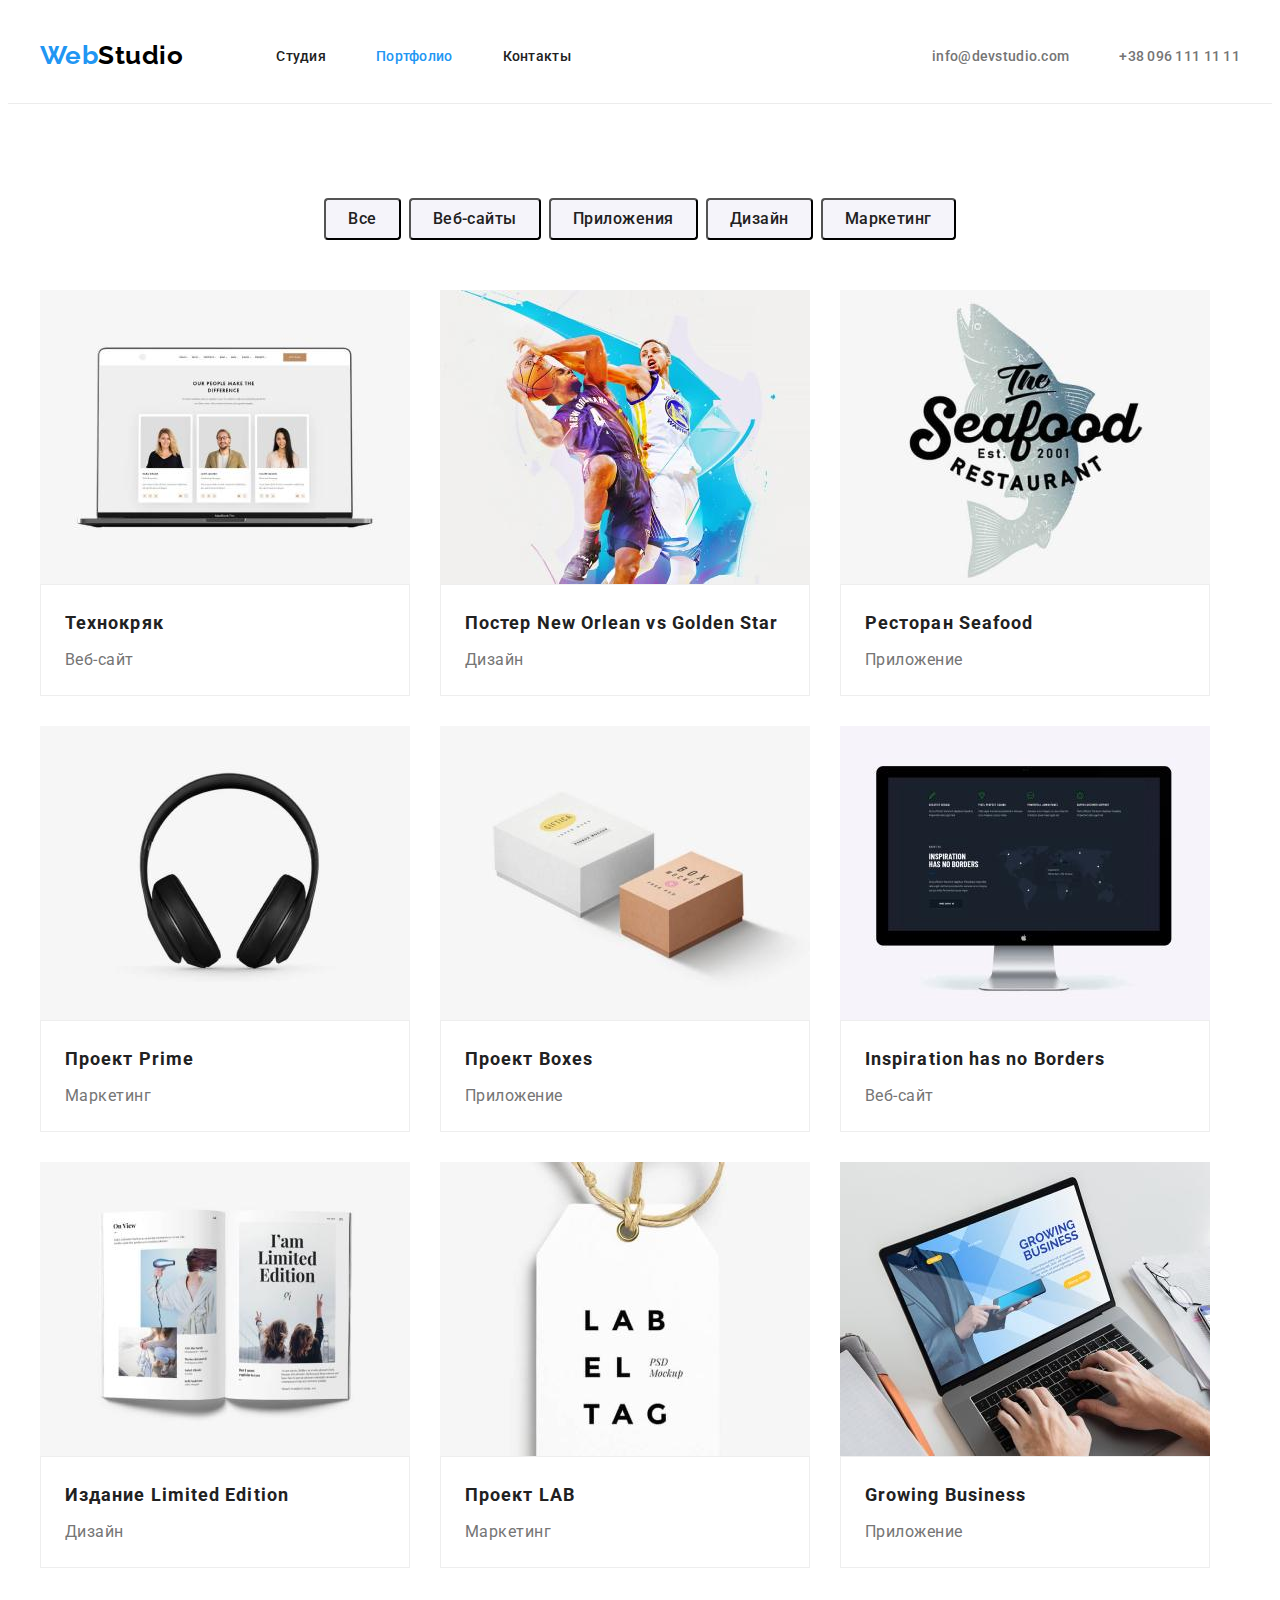
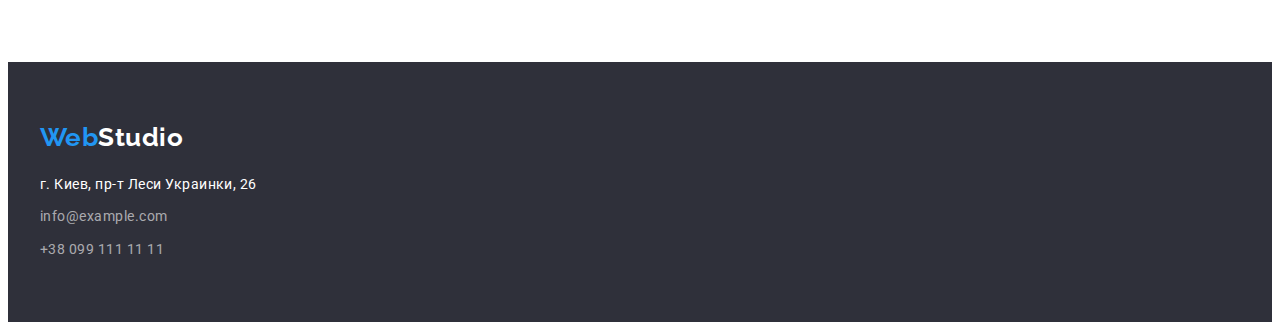
==== portfolio.html @ 180e075c "start" ====
<!DOCTYPE html>
<html lang="ru">
<head>
    <meta charset="UTF-8">
    <meta http-equiv="X-UA-Compatible" content="IE=edge">
    <meta name="viewport" content="width=device-width, initial-scale=1.0">
    <title>Document</title>
    <link rel="preconnect" href="https://fonts.googleapis.com">
<link rel="preconnect" href="https://fonts.gstatic.com" crossorigin>
<link href="https://fonts.googleapis.com/css2?family=Raleway:wght@700&family=Roboto:wght@400;500;700;900&display=swap" rel="stylesheet">
<link rel="stylesheet" href="https://cdnjs.cloudflare.com/ajax/libs/modern-normalize/1.1.0/modern-normalize.min.css" integrity="sha512-wpPYUAdjBVSE4KJnH1VR1HeZfpl1ub8YT/NKx4PuQ5NmX2tKuGu6U/JRp5y+Y8XG2tV+wKQpNHVUX03MfMFn9Q==" crossorigin="anonymous" referrerpolicy="no-referrer" /> 
<link rel="stylesheet" href="./css/styles.css">
</head>
<body>

    <header class="header">
      <div class="conteiner header-box">
  <nav class="nav">
  <a class="header-logo  link" href=""> Web<span class="logo">Studio</span> </a>
  <ul class="nav-list list">
    <li class="nav-item"><a href="./index.html" class="nav-link link"> Студия</a></li>
    <li class="nav-item"><a href="" class="nav-link link current"> Портфолио</a></li>
    <li class="nav-item"><a href="" class="nav-link link"> Контакты</a></li>
  </ul>
</nav>
<ul class="header-list  list">
  <li class="header-item"><a href="mailto:info@devstudio.com" class=" header-contacts link"> info@devstudio.com</a></li>
  <li class="header-item"><a href="tel:+380961111111" class=" header-contacts link"> +38 096 111 11 11</a></li>
</ul> 
      </div>
    </header>     
    <main class="main-porfolio">
<section class="projects section">
  <div class="conteiner">
    <h1 class="visually-hidden"> Проекты </h1>
    <ul class="btn-list list">
      <li class="btn-item"><button type="button" class="buttons">Все</button></li>
      <li class="btn-item"><button type="button" class="buttons">Веб-сайты </button></li>
      <li class="btn-item"><button type="button" class="buttons"> Приложения</button></li>
      <li class="btn-item"><button type="button" class="buttons"> Дизайн</button></li>
      <li class="btn-item"><button type="button" class="buttons"> Маркетинг</button></li>
    </ul>
    
    <ul class="projects-list list">
      <li class="projects-item">
        <img  class="projects-icon" src="./images/pic1.jpg" width="370" alt="ноутбук">
        <div class="projects-box">
<h2 class="projects-after-title">Технокряк</h2>
<p class="projects-text">Веб-сайт</p>
        </div>
       
      </li>
      <li class="projects-item">
        <img  class="projects-icon" src="./images/pic2.jpg" width="370" alt="два баскетболиста">
        <div class="projects-box">
<h2 class="projects-after-title">Постер New Orlean vs Golden Star</h2>
<p class="projects-text">Дизайн</p>
        </div>
        
      </li>
      <li class="projects-item">
        <img  class="projects-icon" src="./images/pic3.jpg" width="370" alt="логотип ресторана">
        <div class="projects-box">
<h2 class="projects-after-title">Ресторан Seafood</h2>
<p class="projects-text">Приложение</p>
        </div>
        
      </li>
      <li class="projects-item">
        <img  class="projects-icon" src="./images/pic4.jpg" width="370" alt="наушники">
        <div class="projects-box">
<h2 class="projects-after-title">Проект Prime</h2>
<p class="projects-text">Маркетинг</p>
        </div>
        
      </li>
      <li class="projects-item">
        <img  class="projects-icon" src="./images/pic5.jpg" width="370" alt="две коробочки">
        <div class="projects-box">
<h2 class="projects-after-title">Проект Boxes</h2>
<p class="projects-text">Приложение</p>
        </div>
        
      </li>
      <li class="projects-item">
        <img  class="projects-icon" src="./images/pic6.jpg" width="370" alt="монитор">
        <div class="projects-box">
<h2 class="projects-after-title">Inspiration has no Borders</h2>
<p class="projects-text">Веб-сайт</p>
        </div>
        
      </li>
      <li class="projects-item">
        <img  class="projects-icon" src="./images/pic7.jpg" width="370" alt="развернутая книга">
        <div class="projects-box">
<h2 class="projects-after-title">Издание Limited Edition</h2>
<p class="projects-text">Дизайн</p>
        </div>
        
      </li>
      <li class="projects-item">
        <img  class="projects-icon" src="./images/pic8.jpg" width="370" alt="бирка с надписью">
        <div class="projects-box">
<h2 class="projects-after-title">Проект LAB</h2>
<p class="projects-text">Маркетинг</p>
        </div>
        
      </li>
      <li class="projects-item">
        <img  class="projects-icon" src="./images/pic9.jpg" width="370" alt="ноутбук">
        <div class="projects-box">
<h2 class="projects-after-title">Growing Business</h2>
<p class="projects-text">Приложение</p>
        </div>
        
      </li>
  
    </ul>
    
  </div>


</section>
    </main>
<footer class="footer">
  <div class="conteiner">
    <a  class="footer-logo link" href=""> Web<span class="brand">Studio</span> </a>
    <address class="adr">
      <ul class="adr-list list">
        <li class="adr-item" >
          <a class="adr-link link"  href="https://www.google.com.ua/maps/place/бул.+Леси+Украинки,+26" 
             >г. Киев, пр-т Леси Украинки, 26</a
          >
        </li>
        <li class="adr-item" ><a class="adr-link link"  href="mailto:info@example.com"  >info@example.com</a></li>
        <li class="adr-item" >
          <a class="adr-link link"  href="tel:+380991111111"  >+38 099 111 11 11</a>
        </li>
      </ul>
    
  </div>
 
</footer>
    
</body>
</html>
---- css/styles.css ----
:root {
  --first-title-color: #ffffff;
  --second-title-color: #212121;
  --accent: #2196f3;
  --body-color: #757575;
  --bg-color: #e5e5e5;
  --first-text-color: #ffffff;
}
/* -=-------------------------сброс */
p,
h1,
h2,
h3 {
  margin: 0;
}

ul {
  margin: 0;
  padding: 0;
}

img {
  display: block;
  max-width: 100%;
  height: auto;
}

/* /-------------------------*общие стили  */

.conteiner {
  width: 1200px;
  padding-left: 15px;
  padding-right: 15px;
  margin: 0 auto;
}

.section {
  padding-top: 94px;
  padding-bottom: 94px;
}

.link {
  text-decoration: none;
}
.list {
  list-style: none;
}
.visually-hidden {
  position: absolute;
  white-space: nowrap;
  width: 1px;
  height: 1px;
  overflow: hidden;
  border: 0;
  padding: 0;
  clip: rect(0 0 0 0);
  clip-path: inset(50%);
  margin: -1px;
}

body {
  color: var(--body-color);
  letter-spacing: 0.03em;
  font-family: 'Roboto', sans-serif;
}

/* ------------------header главная страница */
.header {
  background-color: var(--first-title-color);
  border-bottom: 1px solid #ececec;
}

.header-box {
  display: flex;
  align-items: center;
  justify-content: space-between;
}

.nav {
  display: flex;
  align-items: center;
}

.header-logo {
  font-family: Raleway;
  font-style: normal;
  font-weight: 700;
  font-size: 26px;
  line-height: 1.19;
  color: var(--accent);

  padding-top: 32px;
  padding-bottom: 32px;
  margin-right: 93px;
}

.logo {
  color: #000000;
}

.nav-list {
  display: flex;
}

.nav-item:not(:last-child) {
  margin-right: 50px;
}

.nav-link {
  font-weight: 500;
  font-size: 14px;
  line-height: 1.14;
  letter-spacing: 0.02em;

  color: var(--second-title-color);
  padding-top: 32px;
  padding-bottom: 32px;
}
.current {
  color: var(--accent);
}
.nav-link:hover,
.nav-link:focus {
  color: var(--accent);
}

.header-list {
  display: flex;
}

.header-item + .header-item {
  margin-left: 50px;
}

.header-contacts:focus,
.header-contacts:hover {
  color: var(--accent);
}
.header-contacts {
  font-weight: 500;
  font-size: 14px;
  line-height: 1.14x;
  letter-spacing: 0.02em;

  color: var(--body-color);

  padding-top: 32px;
  padding-bottom: 32px;
}
/* -----------------hero------------------- */
.hero-title {
  width: 695px;
  margin: 0 auto;
  margin-bottom: 30px;

  font-weight: 900;
  font-size: 44px;
  line-height: 1.36;
  text-align: center;
  letter-spacing: 0.06em;
  text-transform: uppercase;
  color: var(--first-title-color);
}

.hero {
  background-color: #2f303a;
  padding: 200px 0;
  text-align: center;
}

.hero-btn {
  padding: 10px 32px;

  font-family: inherit;
  font-style: normal;
  font-weight: 700;
  font-size: 16px;
  line-height: 1.62;
  letter-spacing: 0.03em;
  cursor: pointer;

  color: var(--first-title-color);
  background-color: #2196f3;

  box-shadow: 0px 4px 4px rgba(0, 0, 0, 0.15);
  border-radius: 4px;
}
.hero-btn:hover,
.hero-btn:focus {
  color: var(--first-text-color);
  background-color: #188ce8;
}
/* ------------------about----------------
 */
.about {
  padding-bottom: 0;
}

.about-list {
  display: flex;
  flex-wrap: wrap;
}

.about-item {
  width: 270px;
  margin-right: 30px;
}

.about-item:nth-last-child(4n) {
  margin-right: 0;
}

.about-after-title {
  margin-bottom: 10px;

  font-weight: 700;
  font-size: 14px;
  line-height: 1.14;
  text-transform: uppercase;
  color: var(--second-title-color);
}
.about-text {
  font-size: 14px;
  line-height: 1.71;
  letter-spacing: 0.03em;
}
/* ------------------------work */

.work-title {
  margin-bottom: 50px;

  font-weight: 700;
  font-size: 36px;
  line-height: 1.17;
  text-align: center;
  color: var(--second-title-color);
}

.work-list {
  display: flex;
  flex-wrap: wrap;
}

.work-item {
  width: 370px;
  margin-right: 30px;
}

.work-item:nth-child(3n) {
  margin-right: 0;
}

/* ----------------------team---------- */

.team {
  background-color: #f5f4fa;
}

.team-box {
  background-color: #ffffff;
  border: 1px solid #eeeeee;
  padding-top: 30px;
  padding-bottom: 30px;
}

.team-title {
  margin-bottom: 50px;

  font-weight: 700;
  font-size: 36px;
  line-height: 1.17;
  text-align: center;
  color: var(--second-title-color);
}

.team-list {
  display: flex;
  flex-wrap: wrap;
}

.team-item {
  width: 270px;
  margin-right: 30px;
}

.team-item:nth-child(4n) {
  margin-right: 0;
}

.team-after-title {
  margin-bottom: 10px;

  font-weight: 500;
  font-size: 16px;
  line-height: 1.19;
  text-align: center;
  color: var(--second-title-color);
}

.team-text {
  font-size: 16px;
  line-height: 1.19;
  text-align: center;
}

/* ------------------------------footer */
.footer {
  background-color: #2f303a;
}
.brand {
  color: var(--first-text-color);
}

.adr-link {
  display: block;

  font-family: Roboto;
  font-style: normal;
  font-weight: 400;
  font-size: 14px;
  line-height: 1.71;
  color: rgba(255, 255, 255, 0.6);
}

a[href="https://www.google.com.ua/maps/place/бул.+Леси+Украинки,+26"]
{
  color: var(--first-text-color);
}

.adr-item {
  display: block;
}

.adr-item:not(:last-child) {
  margin-bottom: 9px;
}

.adr-link:hover,
.adr-link:focus {
  color: var(--accent);
}

/* -------------------портфолио ----------------------------*/

/* ---------------------projects */

.projects-list {
  display: flex;
  flex-wrap: wrap;
}

.projects-item {
  width: 370px;
  margin-right: 30px;
  margin-bottom: 30px;
}
.projects-item:nth-child(3n) {
  margin-right: 0;
}

.projects-item:nth-last-child(-n + 3) {
  margin-bottom: 0;
}

.btn-list {
  margin-bottom: 50px;
  display: flex;
  justify-content: center;
}

.btn-item + .btn-item {
  margin-left: 8px;
}

.buttons {
  font-family: inherit;
  font-style: normal;
  font-weight: 500;
  font-size: 16px;
  line-height: 1.62;

  text-align: center;
  letter-spacing: 0.03em;

  color: var(--second-title-color);
  background-color: #f5f4fa;
  border-radius: 4px;
  cursor: pointer;

  padding: 6px 22px;
}
.buttons:hover,
.buttons:focus {
  color: var(--first-text-color);
  background-color: var(--accent);
}

.projects-after-title {
  margin-bottom: 4px;

  font-weight: 700;
  font-size: 18px;
  line-height: 2;
  letter-spacing: 0.06em;
  color: var(--second-title-color);
}

.projects-text {
  font-size: 16px;
  line-height: 1.87;
  letter-spacing: 0.03em;
}

.projects-box {
  background-color: #ffffff;
  border: 1px solid #eeeeee;
  padding: 20px 24px;
}
/* ------------------------------footer */

.footer-logo {
  font-family: Raleway;
  font-style: normal;
  font-weight: 700;
  font-size: 26px;
  line-height: 1.19;
  color: var(--accent);

  display: block;
  margin-bottom: 20px;
}

.footer {
  padding-top: 60px;
  padding-bottom: 60px;
}
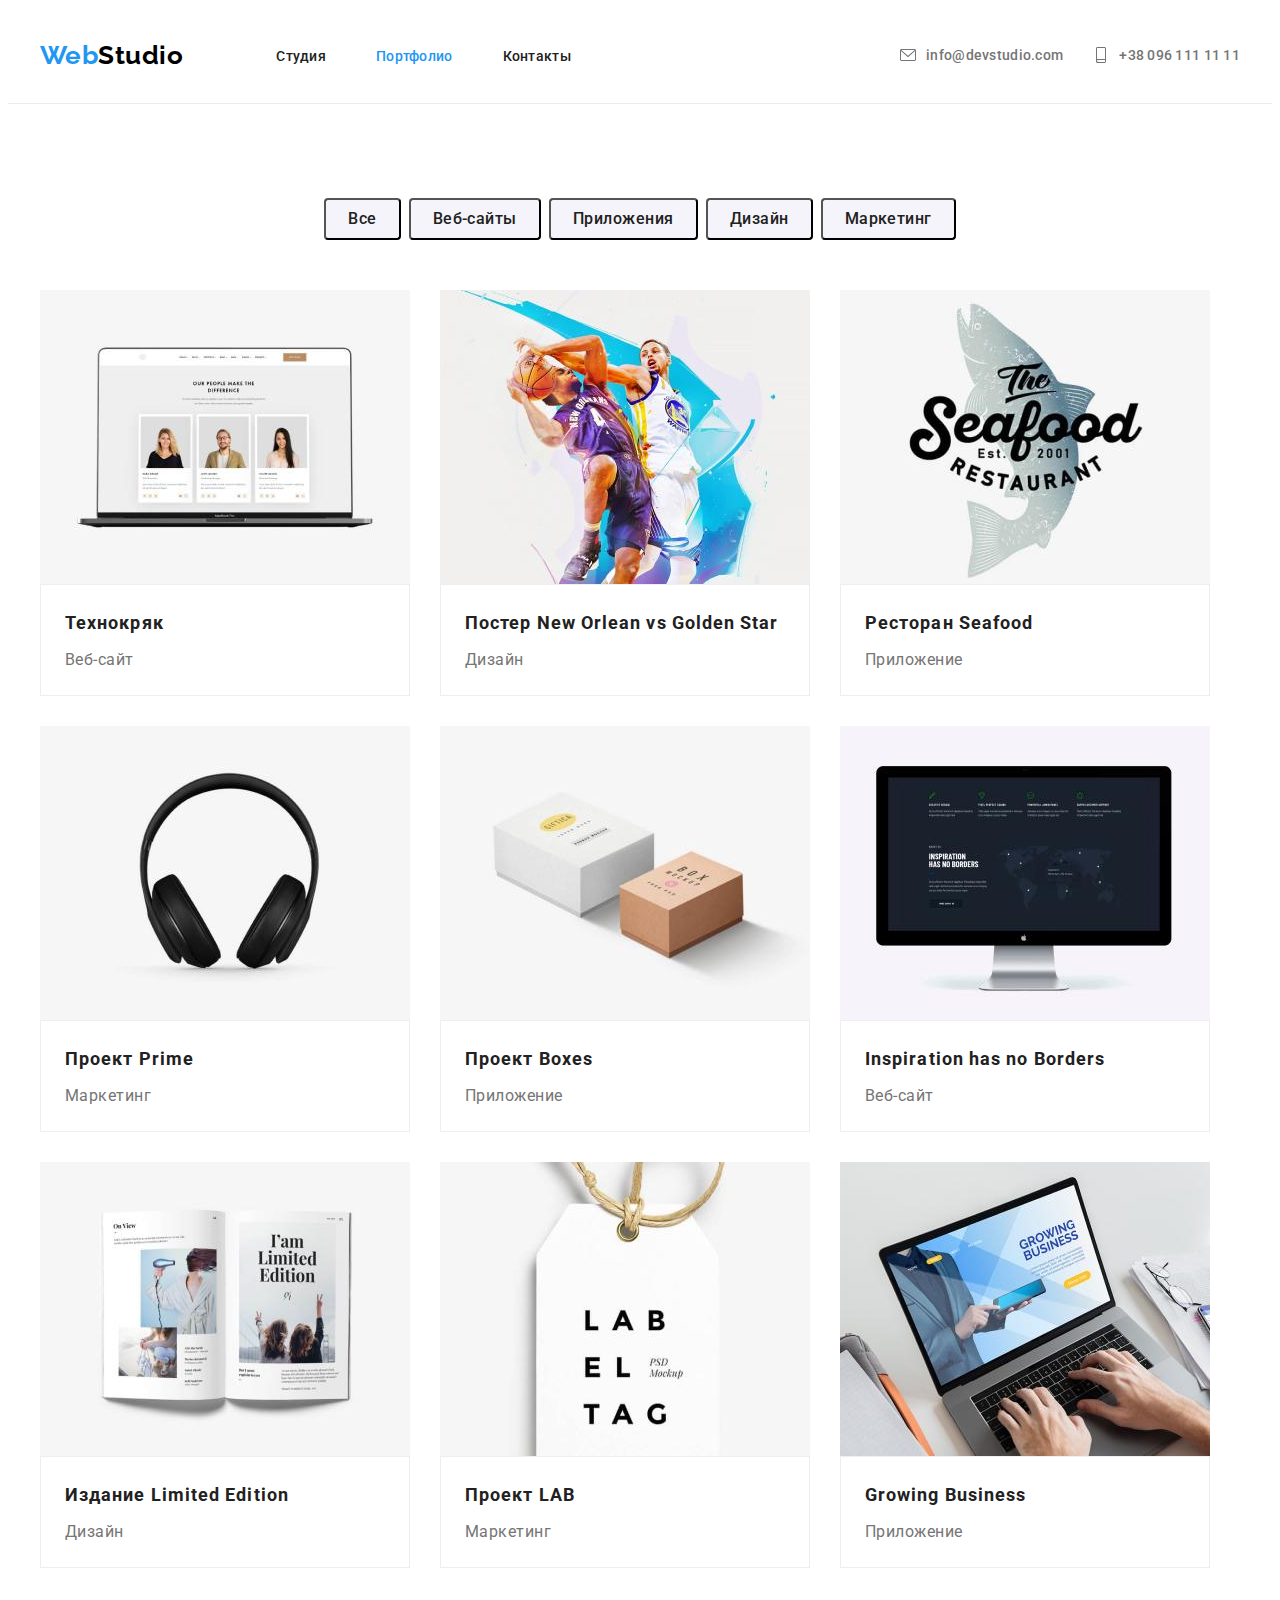
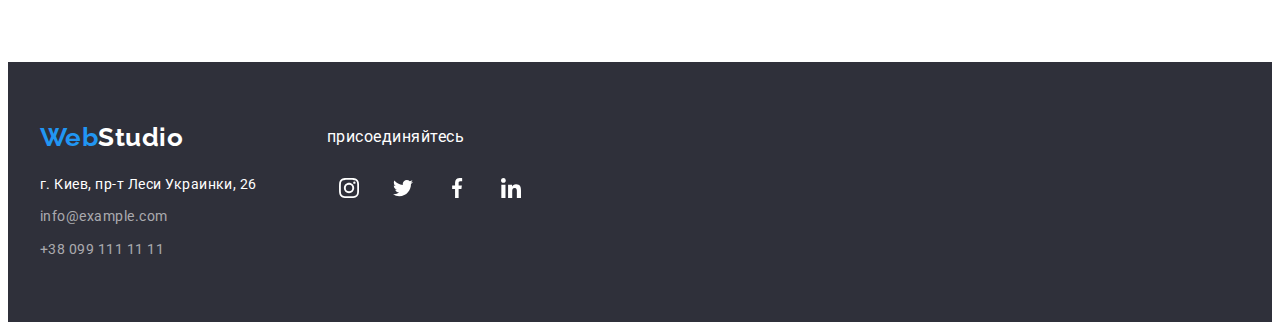
==== commit fdef1e17: "добавляет спрайт и стили" ====
--- a/portfolio.html
+++ b/portfolio.html
@@ -1,146 +1,210 @@
 <!DOCTYPE html>
 <html lang="ru">
-<head>
-    <meta charset="UTF-8">
-    <meta http-equiv="X-UA-Compatible" content="IE=edge">
-    <meta name="viewport" content="width=device-width, initial-scale=1.0">
+  <head>
+    <meta charset="UTF-8" />
+    <meta http-equiv="X-UA-Compatible" content="IE=edge" />
+    <meta name="viewport" content="width=device-width, initial-scale=1.0" />
     <title>Document</title>
-    <link rel="preconnect" href="https://fonts.googleapis.com">
-<link rel="preconnect" href="https://fonts.gstatic.com" crossorigin>
-<link href="https://fonts.googleapis.com/css2?family=Raleway:wght@700&family=Roboto:wght@400;500;700;900&display=swap" rel="stylesheet">
-<link rel="stylesheet" href="https://cdnjs.cloudflare.com/ajax/libs/modern-normalize/1.1.0/modern-normalize.min.css" integrity="sha512-wpPYUAdjBVSE4KJnH1VR1HeZfpl1ub8YT/NKx4PuQ5NmX2tKuGu6U/JRp5y+Y8XG2tV+wKQpNHVUX03MfMFn9Q==" crossorigin="anonymous" referrerpolicy="no-referrer" /> 
-<link rel="stylesheet" href="./css/styles.css">
-</head>
-<body>
-
+    <link rel="preconnect" href="https://fonts.googleapis.com" />
+    <link rel="preconnect" href="https://fonts.gstatic.com" crossorigin />
+    <link
+      href="https://fonts.googleapis.com/css2?family=Raleway:wght@700&family=Roboto:wght@400;500;700;900&display=swap"
+      rel="stylesheet"
+    />
+    <link
+      rel="stylesheet"
+      href="https://cdnjs.cloudflare.com/ajax/libs/modern-normalize/1.1.0/modern-normalize.min.css"
+      integrity="sha512-wpPYUAdjBVSE4KJnH1VR1HeZfpl1ub8YT/NKx4PuQ5NmX2tKuGu6U/JRp5y+Y8XG2tV+wKQpNHVUX03MfMFn9Q=="
+      crossorigin="anonymous"
+      referrerpolicy="no-referrer"
+    />
+    <link rel="stylesheet" href="./css/styles.css" />
+  </head>
+  <body>
     <header class="header">
       <div class="conteiner header-box">
-  <nav class="nav">
-  <a class="header-logo  link" href=""> Web<span class="logo">Studio</span> </a>
-  <ul class="nav-list list">
-    <li class="nav-item"><a href="./index.html" class="nav-link link"> Студия</a></li>
-    <li class="nav-item"><a href="" class="nav-link link current"> Портфолио</a></li>
-    <li class="nav-item"><a href="" class="nav-link link"> Контакты</a></li>
-  </ul>
-</nav>
-<ul class="header-list  list">
-  <li class="header-item"><a href="mailto:info@devstudio.com" class=" header-contacts link"> info@devstudio.com</a></li>
-  <li class="header-item"><a href="tel:+380961111111" class=" header-contacts link"> +38 096 111 11 11</a></li>
-</ul> 
+        <nav class="nav">
+          <a class="header-logo link" href=""> Web<span class="logo">Studio</span> </a>
+          <ul class="nav-list list">
+            <li class="nav-item"><a href="./index.html" class="nav-link link"> Студия</a></li>
+            <li class="nav-item"><a href="" class="nav-link link current"> Портфолио</a></li>
+            <li class="nav-item"><a href="" class="nav-link link"> Контакты</a></li>
+          </ul>
+        </nav>
+        <ul class="header-list list">
+          <li class="header-item">
+            <a class="header-contacts link" href="mailto:info@devstudio.com">
+              <svg class="icon-envelope">
+                <use href="./images/icons.svg#icon-envelope"></use>
+              </svg>
+              info@devstudio.com</a
+            >
+          </li>
+          <li class="header-item">
+            <a class="header-contacts link" href="tel:+380961111111">
+              <svg class="icon-smartphone">
+                <use href="./images/icons.svg#icon-smartphone"></use>
+              </svg>
+              +38 096 111 11 11</a
+            >
+          </li>
+        </ul>
       </div>
-    </header>     
+    </header>
     <main class="main-porfolio">
-<section class="projects section">
-  <div class="conteiner">
-    <h1 class="visually-hidden"> Проекты </h1>
-    <ul class="btn-list list">
-      <li class="btn-item"><button type="button" class="buttons">Все</button></li>
-      <li class="btn-item"><button type="button" class="buttons">Веб-сайты </button></li>
-      <li class="btn-item"><button type="button" class="buttons"> Приложения</button></li>
-      <li class="btn-item"><button type="button" class="buttons"> Дизайн</button></li>
-      <li class="btn-item"><button type="button" class="buttons"> Маркетинг</button></li>
-    </ul>
-    
-    <ul class="projects-list list">
-      <li class="projects-item">
-        <img  class="projects-icon" src="./images/pic1.jpg" width="370" alt="ноутбук">
-        <div class="projects-box">
-<h2 class="projects-after-title">Технокряк</h2>
-<p class="projects-text">Веб-сайт</p>
+      <section class="projects section">
+        <div class="conteiner">
+          <h1 class="visually-hidden">Проекты</h1>
+          <ul class="btn-list list">
+            <li class="btn-item"><button type="button" class="buttons">Все</button></li>
+            <li class="btn-item"><button type="button" class="buttons">Веб-сайты</button></li>
+            <li class="btn-item"><button type="button" class="buttons">Приложения</button></li>
+            <li class="btn-item"><button type="button" class="buttons">Дизайн</button></li>
+            <li class="btn-item"><button type="button" class="buttons">Маркетинг</button></li>
+          </ul>
+
+          <ul class="projects-list list">
+            <li class="projects-item">
+              <img class="projects-icon" src="./images/pic1.jpg" width="370" alt="ноутбук" />
+              <div class="projects-box">
+                <h2 class="projects-after-title">Технокряк</h2>
+                <p class="projects-text">Веб-сайт</p>
+              </div>
+            </li>
+            <li class="projects-item">
+              <img
+                class="projects-icon"
+                src="./images/pic2.jpg"
+                width="370"
+                alt="два баскетболиста"
+              />
+              <div class="projects-box">
+                <h2 class="projects-after-title">Постер New Orlean vs Golden Star</h2>
+                <p class="projects-text">Дизайн</p>
+              </div>
+            </li>
+            <li class="projects-item">
+              <img
+                class="projects-icon"
+                src="./images/pic3.jpg"
+                width="370"
+                alt="логотип ресторана"
+              />
+              <div class="projects-box">
+                <h2 class="projects-after-title">Ресторан Seafood</h2>
+                <p class="projects-text">Приложение</p>
+              </div>
+            </li>
+            <li class="projects-item">
+              <img class="projects-icon" src="./images/pic4.jpg" width="370" alt="наушники" />
+              <div class="projects-box">
+                <h2 class="projects-after-title">Проект Prime</h2>
+                <p class="projects-text">Маркетинг</p>
+              </div>
+            </li>
+            <li class="projects-item">
+              <img class="projects-icon" src="./images/pic5.jpg" width="370" alt="две коробочки" />
+              <div class="projects-box">
+                <h2 class="projects-after-title">Проект Boxes</h2>
+                <p class="projects-text">Приложение</p>
+              </div>
+            </li>
+            <li class="projects-item">
+              <img class="projects-icon" src="./images/pic6.jpg" width="370" alt="монитор" />
+              <div class="projects-box">
+                <h2 class="projects-after-title">Inspiration has no Borders</h2>
+                <p class="projects-text">Веб-сайт</p>
+              </div>
+            </li>
+            <li class="projects-item">
+              <img
+                class="projects-icon"
+                src="./images/pic7.jpg"
+                width="370"
+                alt="развернутая книга"
+              />
+              <div class="projects-box">
+                <h2 class="projects-after-title">Издание Limited Edition</h2>
+                <p class="projects-text">Дизайн</p>
+              </div>
+            </li>
+            <li class="projects-item">
+              <img
+                class="projects-icon"
+                src="./images/pic8.jpg"
+                width="370"
+                alt="бирка с надписью"
+              />
+              <div class="projects-box">
+                <h2 class="projects-after-title">Проект LAB</h2>
+                <p class="projects-text">Маркетинг</p>
+              </div>
+            </li>
+            <li class="projects-item">
+              <img class="projects-icon" src="./images/pic9.jpg" width="370" alt="ноутбук" />
+              <div class="projects-box">
+                <h2 class="projects-after-title">Growing Business</h2>
+                <p class="projects-text">Приложение</p>
+              </div>
+            </li>
+          </ul>
         </div>
-       
-      </li>
-      <li class="projects-item">
-        <img  class="projects-icon" src="./images/pic2.jpg" width="370" alt="два баскетболиста">
-        <div class="projects-box">
-<h2 class="projects-after-title">Постер New Orlean vs Golden Star</h2>
-<p class="projects-text">Дизайн</p>
+      </section>
+    </main>
+    <footer class="footer">
+      <div class="conteiner footer-container">
+        <address class="adr">
+          <a class="footer-logo link" href=""> Web<span class="brand">Studio</span> </a>
+          <ul class="adr-list list">
+            <li class="adr-item">
+              <a
+                class="adr-link link"
+                href="https://www.google.com.ua/maps/place/бул.+Леси+Украинки,+26"
+                >г. Киев, пр-т Леси Украинки, 26</a
+              >
+            </li>
+            <li class="adr-item">
+              <a class="adr-link link" href="mailto:info@example.com">info@example.com</a>
+            </li>
+            <li class="adr-item">
+              <a class="adr-link link" href="tel:+380991111111">+38 099 111 11 11</a>
+            </li>
+          </ul>
+        </address>
+        <div class="footer-box">
+          <p class="footer-text">присоединяйтесь</p>
+          <ul class="list footer-social-list">
+            <li class="footer-social-item">
+              <a class="footer-social-link" href="">
+                <svg class="footer-link">
+                  <use href="./images/icons.svg#icon-instagram-2"></use>
+                </svg>
+              </a>
+            </li>
+            <li class="footer-social-item">
+              <a class="footer-social-link" href="">
+                <svg class="footer-link">
+                  <use href="./images/icons.svg#icon-twitter-1"></use>
+                </svg>
+              </a>
+            </li>
+            <li class="footer-social-item">
+              <a class="footer-social-link" href="">
+                <svg class="footer-link">
+                  <use href="./images/icons.svg#icon-facebook-1"></use>
+                </svg>
+              </a>
+            </li>
+            <li class="footer-social-item">
+              <a class="footer-social-link" href="">
+                <svg class="footer-link">
+                  <use href="./images/icons.svg#icon-linkedin-1"></use>
+                </svg>
+              </a>
+            </li>
+          </ul>
         </div>
-        
-      </li>
-      <li class="projects-item">
-        <img  class="projects-icon" src="./images/pic3.jpg" width="370" alt="логотип ресторана">
-        <div class="projects-box">
-<h2 class="projects-after-title">Ресторан Seafood</h2>
-<p class="projects-text">Приложение</p>
-        </div>
-        
-      </li>
-      <li class="projects-item">
-        <img  class="projects-icon" src="./images/pic4.jpg" width="370" alt="наушники">
-        <div class="projects-box">
-<h2 class="projects-after-title">Проект Prime</h2>
-<p class="projects-text">Маркетинг</p>
-        </div>
-        
-      </li>
-      <li class="projects-item">
-        <img  class="projects-icon" src="./images/pic5.jpg" width="370" alt="две коробочки">
-        <div class="projects-box">
-<h2 class="projects-after-title">Проект Boxes</h2>
-<p class="projects-text">Приложение</p>
-        </div>
-        
-      </li>
-      <li class="projects-item">
-        <img  class="projects-icon" src="./images/pic6.jpg" width="370" alt="монитор">
-        <div class="projects-box">
-<h2 class="projects-after-title">Inspiration has no Borders</h2>
-<p class="projects-text">Веб-сайт</p>
-        </div>
-        
-      </li>
-      <li class="projects-item">
-        <img  class="projects-icon" src="./images/pic7.jpg" width="370" alt="развернутая книга">
-        <div class="projects-box">
-<h2 class="projects-after-title">Издание Limited Edition</h2>
-<p class="projects-text">Дизайн</p>
-        </div>
-        
-      </li>
-      <li class="projects-item">
-        <img  class="projects-icon" src="./images/pic8.jpg" width="370" alt="бирка с надписью">
-        <div class="projects-box">
-<h2 class="projects-after-title">Проект LAB</h2>
-<p class="projects-text">Маркетинг</p>
-        </div>
-        
-      </li>
-      <li class="projects-item">
-        <img  class="projects-icon" src="./images/pic9.jpg" width="370" alt="ноутбук">
-        <div class="projects-box">
-<h2 class="projects-after-title">Growing Business</h2>
-<p class="projects-text">Приложение</p>
-        </div>
-        
-      </li>
-  
-    </ul>
-    
-  </div>
-
-
-</section>
-    </main>
-<footer class="footer">
-  <div class="conteiner">
-    <a  class="footer-logo link" href=""> Web<span class="brand">Studio</span> </a>
-    <address class="adr">
-      <ul class="adr-list list">
-        <li class="adr-item" >
-          <a class="adr-link link"  href="https://www.google.com.ua/maps/place/бул.+Леси+Украинки,+26" 
-             >г. Киев, пр-т Леси Украинки, 26</a
-          >
-        </li>
-        <li class="adr-item" ><a class="adr-link link"  href="mailto:info@example.com"  >info@example.com</a></li>
-        <li class="adr-item" >
-          <a class="adr-link link"  href="tel:+380991111111"  >+38 099 111 11 11</a>
-        </li>
-      </ul>
-    
-  </div>
- 
-</footer>
-    
-</body>
-</html>+      </div>
+    </footer>
+  </body>
+</html>
--- a/css/styles.css
+++ b/css/styles.css
@@ -126,10 +126,11 @@
 
 .header-list {
   display: flex;
+  align-items: center;
 }
 
 .header-item + .header-item {
-  margin-left: 50px;
+  margin-left: 30px;
 }
 
 .header-contacts:focus,
@@ -137,6 +138,8 @@
   color: var(--accent);
 }
 .header-contacts {
+  display: flex;
+  align-items: center;
   font-weight: 500;
   font-size: 14px;
   line-height: 1.14x;
@@ -147,6 +150,21 @@
   padding-top: 32px;
   padding-bottom: 32px;
 }
+
+.icon-envelope {
+  width: 16px;
+  height: 16px;
+  margin-right: 10px;
+  fill: currentColor;
+}
+
+.icon-smartphone {
+  width: 16px;
+  height: 16px;
+  margin-right: 10px;
+  fill: currentColor;
+}
+
 /* -----------------hero------------------- */
 .hero-title {
   width: 695px;
@@ -163,7 +181,6 @@
 }
 
 .hero {
-  background-color: #2f303a;
   padding: 200px 0;
   text-align: center;
 }
@@ -184,12 +201,26 @@
 
   box-shadow: 0px 4px 4px rgba(0, 0, 0, 0.15);
   border-radius: 4px;
+  border-color: transparent;
 }
 .hero-btn:hover,
 .hero-btn:focus {
   color: var(--first-text-color);
   background-color: #188ce8;
 }
+
+.overlay {
+  max-width: 1600px;
+  min-height: 600px;
+  margin: 0 auto;
+
+  background-color: #2f303a;
+  background-image: linear-gradient(to right, rgba(47, 48, 58, 0.4), rgba(47, 48, 58, 0.4)),
+    url('../images/fon.jpg');
+  background-repeat: no-repeat;
+  background-position: center;
+  background-size: cover;
+}
 /* ------------------about----------------
  */
 .about {
@@ -206,7 +237,18 @@
   margin-right: 30px;
 }
 
-.about-item:nth-last-child(4n) {
+.about-container {
+  padding: 25px 100px;
+  height: 120px;
+  background-color: #ccc;
+}
+
+.about-svg {
+  width: 70px;
+  height: 70px;
+}
+
+.about-item:nth-child(4n) {
   margin-right: 0;
 }
 
@@ -261,6 +303,8 @@
   border: 1px solid #eeeeee;
   padding-top: 30px;
   padding-bottom: 30px;
+  border-bottom-right-radius: 4px;
+  border-bottom-left-radius: 4px;
 }
 
 .team-title {
@@ -281,6 +325,7 @@
 .team-item {
   width: 270px;
   margin-right: 30px;
+  padding-bottom: 30px;
 }
 
 .team-item:nth-child(4n) {
@@ -301,6 +346,39 @@
   font-size: 16px;
   line-height: 1.19;
   text-align: center;
+  margin-bottom: 16px;
+}
+
+.team-list-icon {
+  display: flex;
+  margin-left: 32px;
+}
+
+.social-item {
+  width: 44px;
+  height: 44px;
+  margin-right: 10px;
+}
+.sociai-link-team {
+  display: block;
+  color: #afb1b8;
+  border-radius: 50%;
+  padding: 12px;
+}
+
+.social-item:nth-child(4n) {
+  margin-right: 0;
+}
+.sociai-link-team:focus,
+.sociai-link-team:hover {
+  color: #ffffff;
+  background-color: var(--accent);
+}
+
+.social-links {
+  width: 20px;
+  height: 20px;
+  fill: currentColor;
 }
 
 /* ------------------------------footer */
@@ -309,6 +387,10 @@
 }
 .brand {
   color: var(--first-text-color);
+}
+
+.adr {
+  margin-right: 70px;
 }
 
 .adr-link {
@@ -340,6 +422,50 @@
   color: var(--accent);
 }
 
+.footer-container {
+  display: flex;
+}
+
+.footer-box {
+  padding-top: 5px;
+}
+
+.footer-text {
+  margin-bottom: 20px;
+  color: #ffffff;
+}
+
+.footer-social-list {
+  display: flex;
+}
+
+.footer-social-item {
+  width: 44px;
+  height: 44px;
+  margin-right: 10px;
+}
+
+.footer-social-item:last-child {
+  margin-right: 0;
+}
+
+.footer-social-link {
+  display: block;
+  padding: 12px;
+  color: #ffffff;
+
+  border-radius: 50%;
+}
+
+.footer-social-link:hover,
+.footer-social-link:focus {
+  background-color: var(--accent);
+}
+.footer-link {
+  width: 20px;
+  height: 20px;
+  fill: currentColor;
+}
 /* -------------------портфолио ----------------------------*/
 
 /* ---------------------projects */
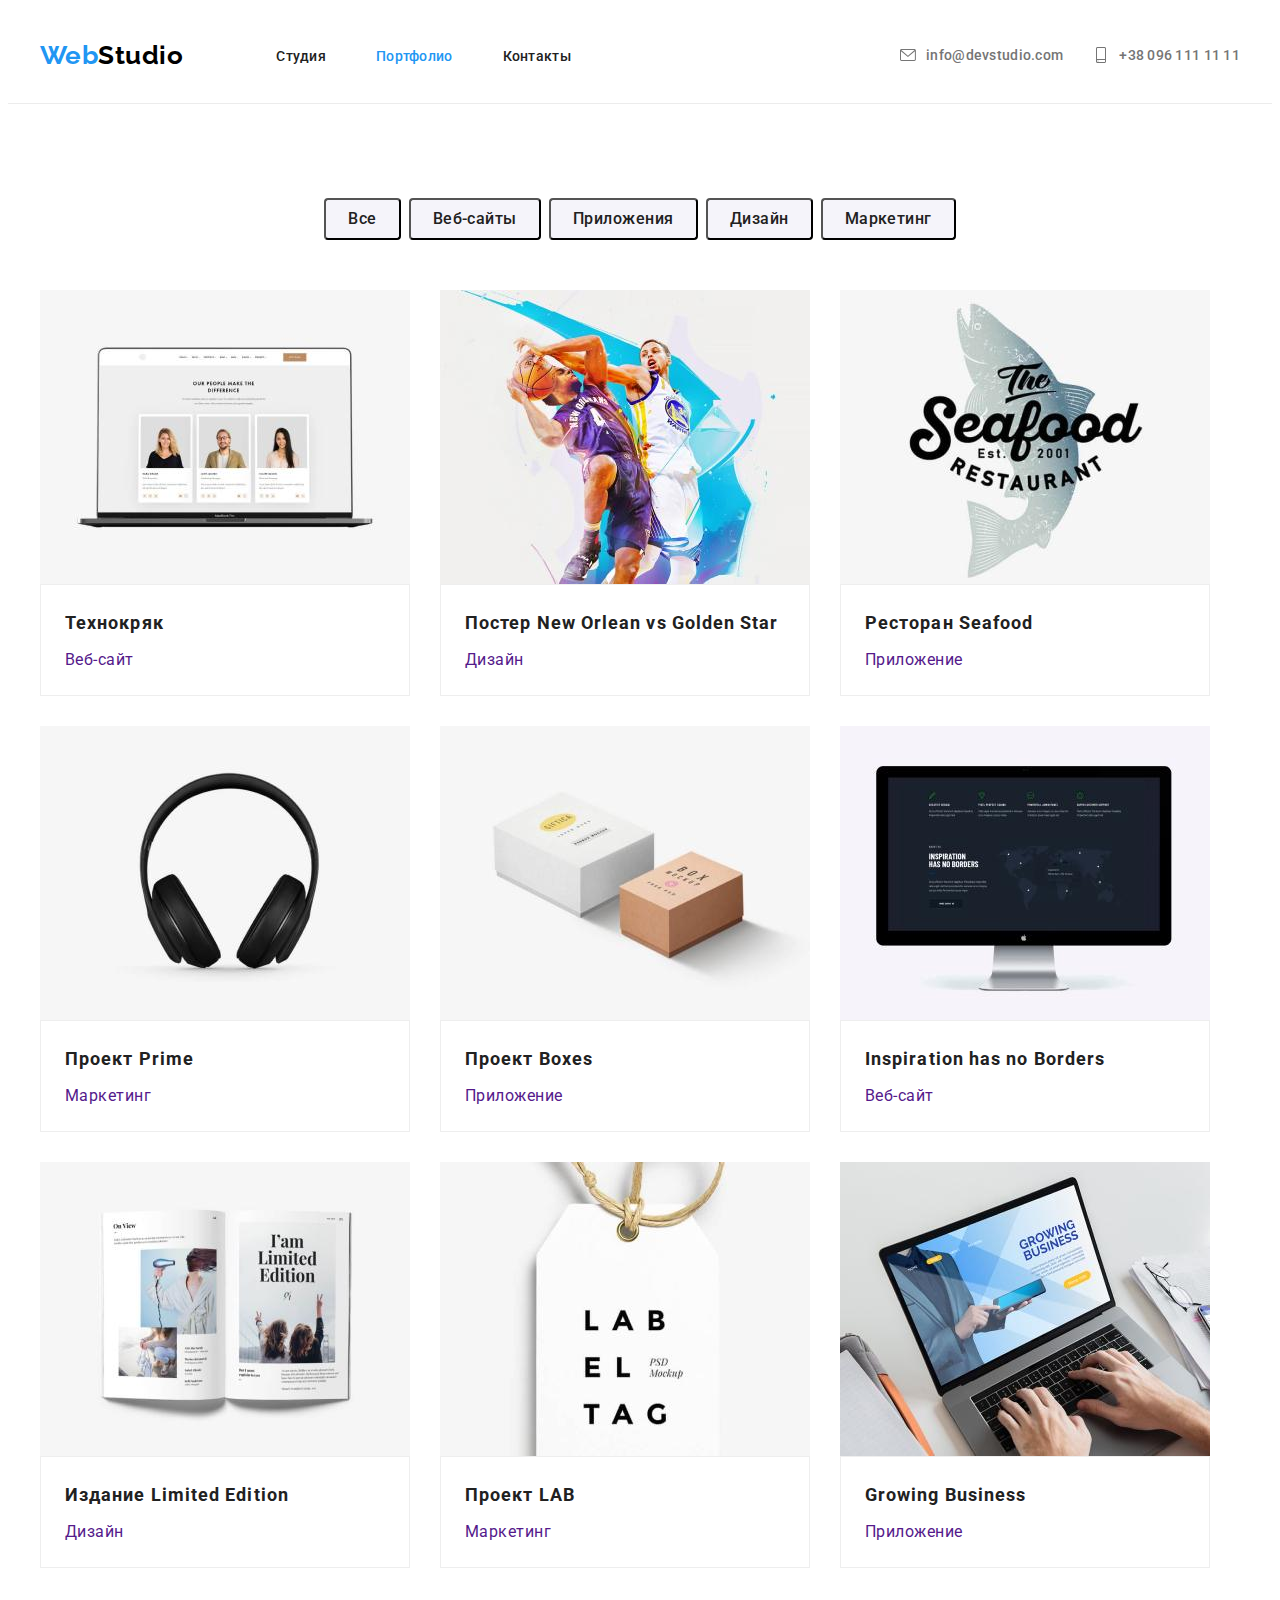
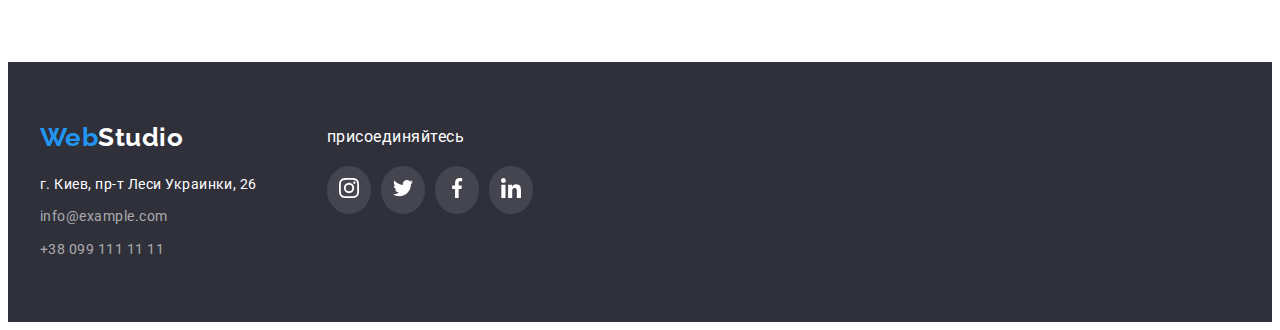
==== commit 5f3706ab: "add styles" ====
--- a/portfolio.html
+++ b/portfolio.html
@@ -65,87 +65,110 @@
 
           <ul class="projects-list list">
             <li class="projects-item">
-              <img class="projects-icon" src="./images/pic1.jpg" width="370" alt="ноутбук" />
-              <div class="projects-box">
-                <h2 class="projects-after-title">Технокряк</h2>
-                <p class="projects-text">Веб-сайт</p>
-              </div>
-            </li>
-            <li class="projects-item">
-              <img
-                class="projects-icon"
-                src="./images/pic2.jpg"
-                width="370"
-                alt="два баскетболиста"
-              />
-              <div class="projects-box">
-                <h2 class="projects-after-title">Постер New Orlean vs Golden Star</h2>
-                <p class="projects-text">Дизайн</p>
-              </div>
-            </li>
-            <li class="projects-item">
-              <img
-                class="projects-icon"
-                src="./images/pic3.jpg"
-                width="370"
-                alt="логотип ресторана"
-              />
-              <div class="projects-box">
-                <h2 class="projects-after-title">Ресторан Seafood</h2>
-                <p class="projects-text">Приложение</p>
-              </div>
-            </li>
-            <li class="projects-item">
-              <img class="projects-icon" src="./images/pic4.jpg" width="370" alt="наушники" />
-              <div class="projects-box">
-                <h2 class="projects-after-title">Проект Prime</h2>
-                <p class="projects-text">Маркетинг</p>
-              </div>
-            </li>
-            <li class="projects-item">
-              <img class="projects-icon" src="./images/pic5.jpg" width="370" alt="две коробочки" />
-              <div class="projects-box">
-                <h2 class="projects-after-title">Проект Boxes</h2>
-                <p class="projects-text">Приложение</p>
-              </div>
-            </li>
-            <li class="projects-item">
-              <img class="projects-icon" src="./images/pic6.jpg" width="370" alt="монитор" />
-              <div class="projects-box">
-                <h2 class="projects-after-title">Inspiration has no Borders</h2>
-                <p class="projects-text">Веб-сайт</p>
-              </div>
-            </li>
-            <li class="projects-item">
-              <img
-                class="projects-icon"
-                src="./images/pic7.jpg"
-                width="370"
-                alt="развернутая книга"
-              />
-              <div class="projects-box">
-                <h2 class="projects-after-title">Издание Limited Edition</h2>
-                <p class="projects-text">Дизайн</p>
-              </div>
-            </li>
-            <li class="projects-item">
-              <img
-                class="projects-icon"
-                src="./images/pic8.jpg"
-                width="370"
-                alt="бирка с надписью"
-              />
-              <div class="projects-box">
-                <h2 class="projects-after-title">Проект LAB</h2>
-                <p class="projects-text">Маркетинг</p>
-              </div>
-            </li>
-            <li class="projects-item">
-              <img class="projects-icon" src="./images/pic9.jpg" width="370" alt="ноутбук" />
-              <div class="projects-box">
-                <h2 class="projects-after-title">Growing Business</h2>
-                <p class="projects-text">Приложение</p>
-              </div>
+              <a class="link" href=""
+                ><img class="projects-icon" src="./images/pic1.jpg" width="370" alt="ноутбук" />
+                <div class="projects-box">
+                  <h2 class="projects-after-title">Технокряк</h2>
+                  <p class="projects-text">Веб-сайт</p>
+                </div></a
+              >
+            </li>
+            <li class="projects-item">
+              <a class="link" href=""
+                ><img
+                  class="projects-icon"
+                  src="./images/pic2.jpg"
+                  width="370"
+                  alt="два баскетболиста"
+                />
+                <div class="projects-box">
+                  <h2 class="projects-after-title">Постер New Orlean vs Golden Star</h2>
+                  <p class="projects-text">Дизайн</p>
+                </div></a
+              >
+            </li>
+            <li class="projects-item">
+              <a class="link" href=""
+                ><img
+                  class="projects-icon"
+                  src="./images/pic3.jpg"
+                  width="370"
+                  alt="логотип ресторана"
+                />
+                <div class="projects-box">
+                  <h2 class="projects-after-title">Ресторан Seafood</h2>
+                  <p class="projects-text">Приложение</p>
+                </div></a
+              >
+            </li>
+            <li class="projects-item">
+              <a class="link" href=""
+                ><img class="projects-icon" src="./images/pic4.jpg" width="370" alt="наушники" />
+                <div class="projects-box">
+                  <h2 class="projects-after-title">Проект Prime</h2>
+                  <p class="projects-text">Маркетинг</p>
+                </div></a
+              >
+            </li>
+            <li class="projects-item">
+              <a class="link" href=""
+                ><img
+                  class="projects-icon"
+                  src="./images/pic5.jpg"
+                  width="370"
+                  alt="две коробочки"
+                />
+                <div class="projects-box">
+                  <h2 class="projects-after-title">Проект Boxes</h2>
+                  <p class="projects-text">Приложение</p>
+                </div></a
+              >
+            </li>
+            <li class="projects-item">
+              <a class="link" href=""
+                ><img class="projects-icon" src="./images/pic6.jpg" width="370" alt="монитор" />
+                <div class="projects-box">
+                  <h2 class="projects-after-title">Inspiration has no Borders</h2>
+                  <p class="projects-text">Веб-сайт</p>
+                </div></a
+              >
+            </li>
+            <li class="projects-item">
+              <a class="link" href=""
+                ><img
+                  class="projects-icon"
+                  src="./images/pic7.jpg"
+                  width="370"
+                  alt="развернутая книга"
+                />
+                <div class="projects-box">
+                  <h2 class="projects-after-title">Издание Limited Edition</h2>
+                  <p class="projects-text">Дизайн</p>
+                </div></a
+              >
+            </li>
+            <li class="projects-item">
+              <a class="link" href=""
+                ><img
+                  class="projects-icon"
+                  src="./images/pic8.jpg"
+                  width="370"
+                  alt="бирка с надписью"
+                />
+                <div class="projects-box">
+                  <h2 class="projects-after-title">Проект LAB</h2>
+                  <p class="projects-text">Маркетинг</p>
+                </div></a
+              >
+            </li>
+            <li class="projects-item">
+              <a class="link" href=""
+                ><img class="projects-icon" src="./images/pic9.jpg" width="370" alt="ноутбук" />
+                <div class="projects-box">
+                  <h2 class="projects-after-title">Growing Business</h2>
+                  <p class="projects-text">Приложение</p>
+                </div></a
+              >
             </li>
           </ul>
         </div>
@@ -177,28 +200,28 @@
             <li class="footer-social-item">
               <a class="footer-social-link" href="">
                 <svg class="footer-link">
-                  <use href="./images/icons.svg#icon-instagram-2"></use>
-                </svg>
-              </a>
-            </li>
-            <li class="footer-social-item">
-              <a class="footer-social-link" href="">
-                <svg class="footer-link">
-                  <use href="./images/icons.svg#icon-twitter-1"></use>
-                </svg>
-              </a>
-            </li>
-            <li class="footer-social-item">
-              <a class="footer-social-link" href="">
-                <svg class="footer-link">
-                  <use href="./images/icons.svg#icon-facebook-1"></use>
-                </svg>
-              </a>
-            </li>
-            <li class="footer-social-item">
-              <a class="footer-social-link" href="">
-                <svg class="footer-link">
-                  <use href="./images/icons.svg#icon-linkedin-1"></use>
+                  <use href="./images/icons.svg#icon-instagram"></use>
+                </svg>
+              </a>
+            </li>
+            <li class="footer-social-item">
+              <a class="footer-social-link" href="">
+                <svg class="footer-link">
+                  <use href="./images/icons.svg#icon-twitter"></use>
+                </svg>
+              </a>
+            </li>
+            <li class="footer-social-item">
+              <a class="footer-social-link" href="">
+                <svg class="footer-link">
+                  <use href="./images/icons.svg#icon-facebook"></use>
+                </svg>
+              </a>
+            </li>
+            <li class="footer-social-item">
+              <a class="footer-social-link" href="">
+                <svg class="footer-link">
+                  <use href="./images/icons.svg#icon-linkedin"></use>
                 </svg>
               </a>
             </li>
--- a/css/styles.css
+++ b/css/styles.css
@@ -240,7 +240,7 @@
 .about-container {
   padding: 25px 100px;
   height: 120px;
-  background-color: #ccc;
+  background-color: #f5f4fa;
 }
 
 .about-svg {
@@ -381,6 +381,49 @@
   fill: currentColor;
 }
 
+/* ------------------------------клиенты */
+.clients-title {
+  margin-bottom: 50px;
+  font-weight: 700;
+  font-size: 36px;
+  line-height: 1.17;
+  text-align: center;
+  color: var(--second-title-color);
+}
+
+.clients-list {
+  display: flex;
+}
+
+.clients-item {
+  width: 170px;
+  margin-right: 30px;
+}
+
+.clients-item:last-child {
+  margin-right: 0;
+}
+.clients-link {
+  display: block;
+  padding: 16px 32px;
+  color: #afb1b8;
+  border: 1px solid #afb1b8;
+  border-radius: 3%;
+}
+
+.clients-link:hover,
+.clients-link:focus {
+  color: var(--accent);
+  border: 1px solid #2196f3;
+  border-radius: 3%;
+}
+
+.clients-svg {
+  width: 106px;
+  height: 60px;
+  fill: currentColor;
+}
+
 /* ------------------------------footer */
 .footer {
   background-color: #2f303a;
@@ -453,6 +496,7 @@
   display: block;
   padding: 12px;
   color: #ffffff;
+  background-color: rgba(255, 255, 255, 0.1);
 
   border-radius: 50%;
 }
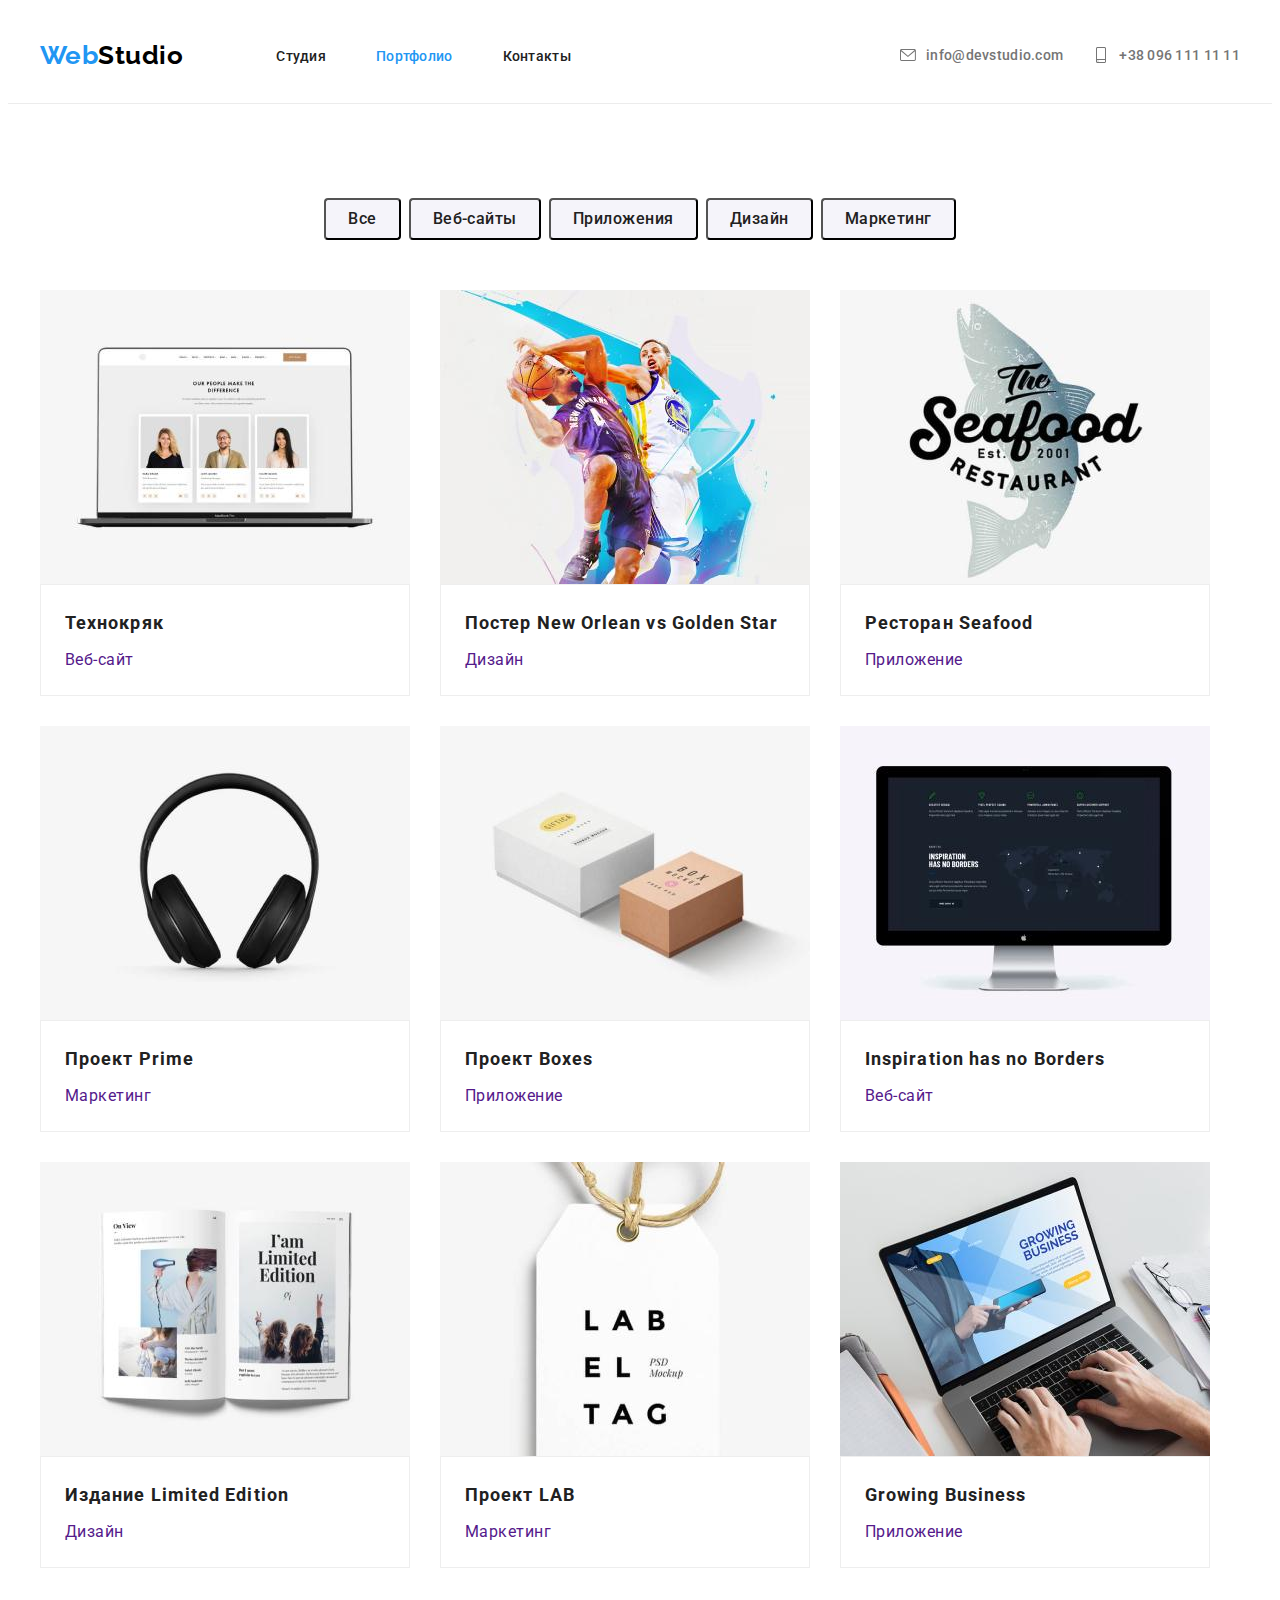
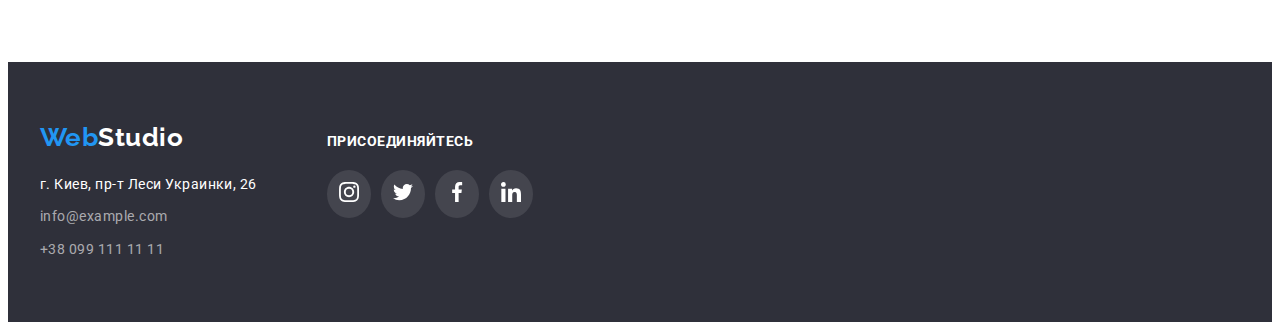
==== commit 0039ed90: "МЕНЯЕТ ТЕКСТ" ====
--- a/portfolio.html
+++ b/portfolio.html
@@ -195,7 +195,7 @@
           </ul>
         </address>
         <div class="footer-box">
-          <p class="footer-text">присоединяйтесь</p>
+          <p class="footer-text">ПРИСОЕДИНЯЙТЕСЬ</p>
           <ul class="list footer-social-list">
             <li class="footer-social-item">
               <a class="footer-social-link" href="">
--- a/css/styles.css
+++ b/css/styles.css
@@ -325,7 +325,9 @@
 .team-item {
   width: 270px;
   margin-right: 30px;
-  padding-bottom: 30px;
+  border-bottom-right-radius: 4px;
+  border-bottom-left-radius: 4px;
+  box-shadow: 0px 4px 4px rgba(0, 0, 0, 0.25);
 }
 
 .team-item:nth-child(4n) {
@@ -470,12 +472,15 @@
 }
 
 .footer-box {
-  padding-top: 5px;
+  padding-top: 12px;
 }
 
 .footer-text {
   margin-bottom: 20px;
   color: #ffffff;
+  font-weight: 700;
+  font-size: 14px;
+  line-height: 1.14;
 }
 
 .footer-social-list {
@@ -530,6 +535,11 @@
 
 .projects-item:nth-last-child(-n + 3) {
   margin-bottom: 0;
+}
+
+.projects-item:focus,
+.projects-item:hover {
+  box-shadow: 1px 4px 6px rgba(0, 0, 0, 0.16);
 }
 
 .btn-list {
@@ -563,6 +573,8 @@
 .buttons:focus {
   color: var(--first-text-color);
   background-color: var(--accent);
+  box-shadow: 0px 2px 2px rgba(0, 0, 0, 0.12), 0px 1px 2px rgba(0, 0, 0, 0.08),
+    0px 3px 1px rgba(0, 0, 0, 0.1);
 }
 
 .projects-after-title {
